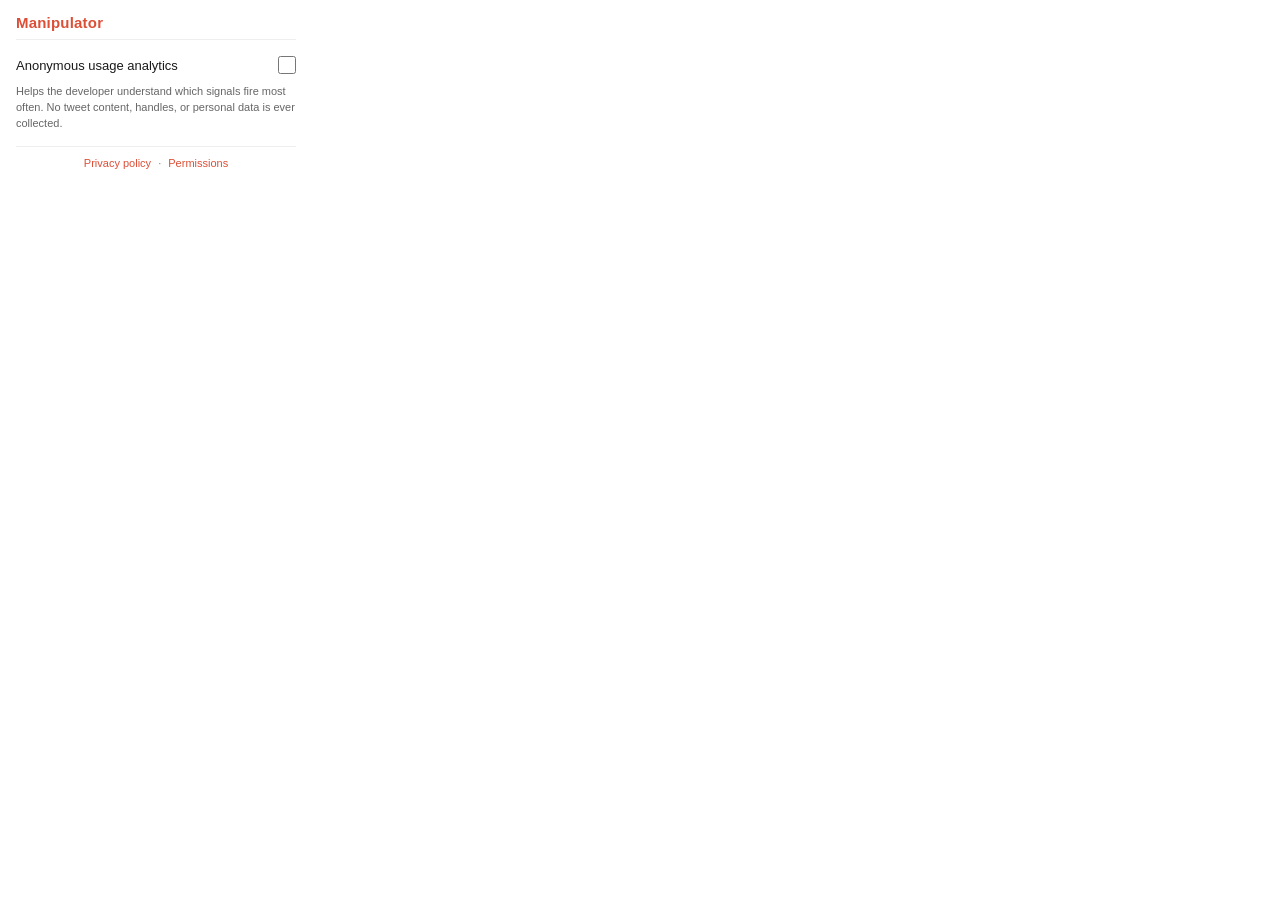
==== popup/popup.html @ 98b5f827 "analytics" ====
<!DOCTYPE html>
<html>
<head>
  <meta charset="utf-8">
  <link rel="stylesheet" href="popup.css">
  <title>Manipulator</title>
</head>
<body>
  <header>
    <h1>Manipulator</h1>
    <span class="version" id="version"></span>
  </header>

  <section class="setting">
    <label class="row">
      <span class="label-text">Anonymous usage analytics</span>
      <input type="checkbox" id="analytics-toggle" aria-describedby="analytics-hint">
    </label>
    <p class="hint" id="analytics-hint">
      Helps the developer understand which signals fire most often. No tweet
      content, handles, or personal data is ever collected.
    </p>
    <p class="status" id="analytics-status"></p>
  </section>

  <footer>
    <a href="#" id="privacy-link">Privacy policy</a>
    <span class="dot">·</span>
    <a href="#" id="permissions-link">Permissions</a>
  </footer>

  <script src="popup.js"></script>
</body>
</html>
---- popup/popup.css ----
html, body {
  margin: 0;
  padding: 0;
}
body {
  width: 280px;
  padding: 14px 16px 12px;
  font-family: -apple-system, BlinkMacSystemFont, "Segoe UI", Roboto, Helvetica, Arial, sans-serif;
  font-size: 13px;
  color: #1a1a1a;
  background: #fff;
}

header {
  display: flex;
  justify-content: space-between;
  align-items: baseline;
  border-bottom: 1px solid #eee;
  padding-bottom: 8px;
  margin-bottom: 12px;
}
h1 {
  margin: 0;
  font-size: 15px;
  font-weight: 700;
  color: #DC4E36;
  letter-spacing: 0.2px;
}
.version {
  color: #999;
  font-size: 11px;
}

.setting {
  margin: 0;
}
.row {
  display: flex;
  justify-content: space-between;
  align-items: center;
  cursor: pointer;
  padding: 4px 0;
}
.label-text {
  font-weight: 500;
}
input[type="checkbox"] {
  width: 18px;
  height: 18px;
  cursor: pointer;
  accent-color: #DC4E36;
  margin: 0;
}

.hint {
  margin: 6px 0 0;
  font-size: 11px;
  color: #666;
  line-height: 1.45;
}
.status {
  margin: 8px 0 0;
  font-size: 11px;
  font-style: italic;
  color: #888;
}

footer {
  margin-top: 14px;
  padding-top: 10px;
  border-top: 1px solid #eee;
  text-align: center;
  font-size: 11px;
  color: #888;
}
footer a {
  color: #DC4E36;
  text-decoration: none;
}
footer a:hover {
  text-decoration: underline;
}
.dot {
  margin: 0 4px;
}
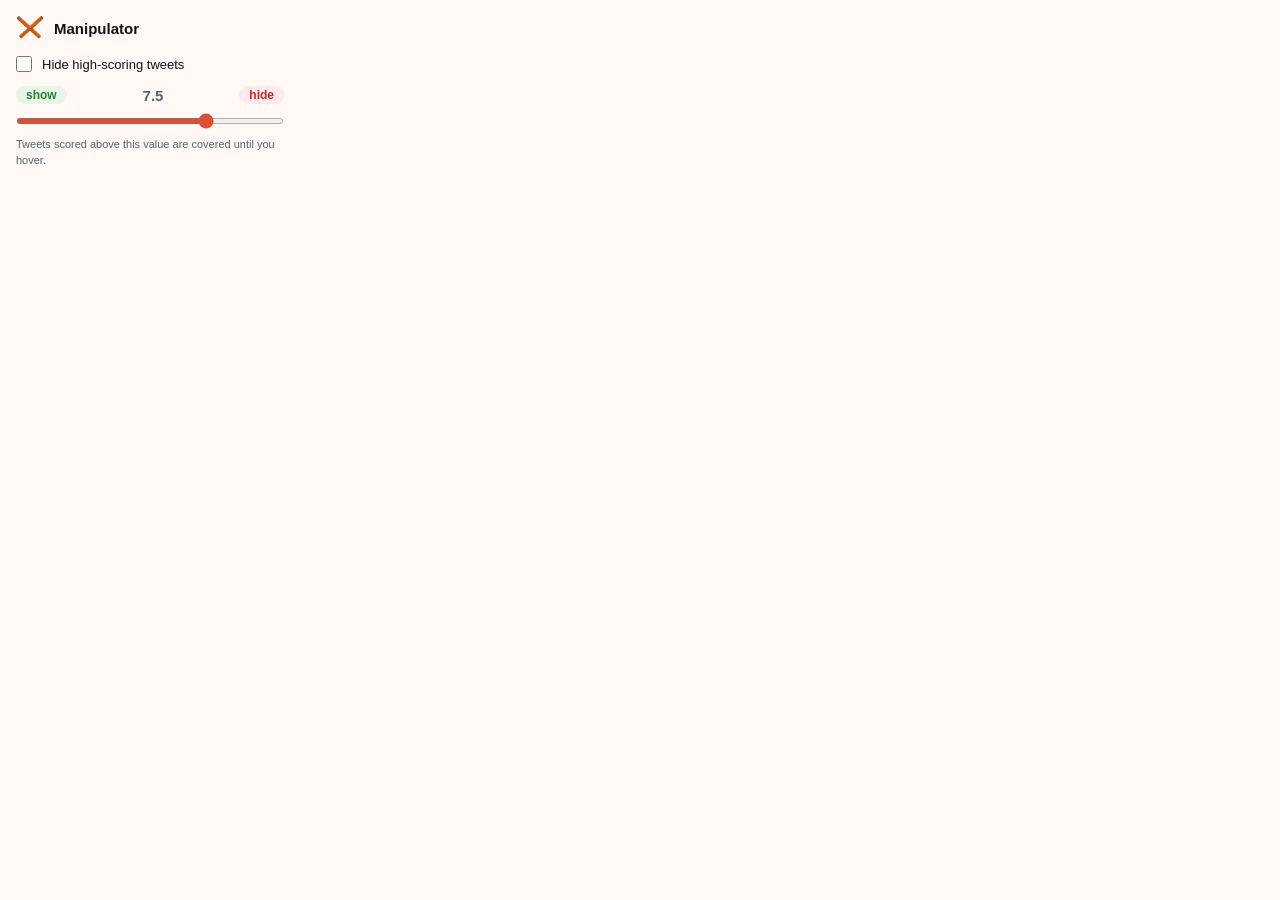
==== commit 2c147744: "Add hide filter (v0.2.101) and promote it on the marketing site. Users can set a score threshold in " ====
--- a/popup/popup.html
+++ b/popup/popup.html
@@ -1,33 +1,39 @@
 <!DOCTYPE html>
-<html>
+<html lang="en">
 <head>
-  <meta charset="utf-8">
+  <meta charset="UTF-8">
+  <meta name="viewport" content="width=device-width, initial-scale=1.0">
+  <title>Manipulator</title>
   <link rel="stylesheet" href="popup.css">
-  <title>Manipulator</title>
 </head>
 <body>
-  <header>
-    <h1>Manipulator</h1>
-    <span class="version" id="version"></span>
+  <header class="popup-header">
+    <img src="../icons/icon-48.png" alt="" width="28" height="28">
+    <span>Manipulator</span>
   </header>
 
-  <section class="setting">
-    <label class="row">
-      <span class="label-text">Anonymous usage analytics</span>
-      <input type="checkbox" id="analytics-toggle" aria-describedby="analytics-hint">
-    </label>
-    <p class="hint" id="analytics-hint">
-      Helps the developer understand which signals fire most often. No tweet
-      content, handles, or personal data is ever collected.
-    </p>
-    <p class="status" id="analytics-status"></p>
-  </section>
+  <label class="toggle-row">
+    <input type="checkbox" id="hide-enabled">
+    <span>Hide high-scoring tweets</span>
+  </label>
 
-  <footer>
-    <a href="#" id="privacy-link">Privacy policy</a>
-    <span class="dot">·</span>
-    <a href="#" id="permissions-link">Permissions</a>
-  </footer>
+  <div class="slider-panel" id="slider-panel">
+    <div class="slider-labels">
+      <span class="mini-badge mini-badge--show">show</span>
+      <span class="slider-value" id="threshold-value">7.5</span>
+      <span class="mini-badge mini-badge--hide">hide</span>
+    </div>
+    <input
+      type="range"
+      id="hide-threshold"
+      min="1"
+      max="10"
+      step="0.1"
+      value="7.5"
+      aria-label="Hide tweets scored above this value"
+    >
+    <p class="slider-hint">Tweets scored above this value are covered until you hover.</p>
+  </div>
 
   <script src="popup.js"></script>
 </body>
--- a/popup/popup.css
+++ b/popup/popup.css
@@ -1,85 +1,102 @@
-html, body {
+* {
+  box-sizing: border-box;
   margin: 0;
   padding: 0;
 }
+
 body {
-  width: 280px;
-  padding: 14px 16px 12px;
+  width: 300px;
+  padding: 14px 16px 16px;
   font-family: -apple-system, BlinkMacSystemFont, "Segoe UI", Roboto, Helvetica, Arial, sans-serif;
   font-size: 13px;
-  color: #1a1a1a;
-  background: #fff;
+  color: #0f1419;
+  background: #fff8f5;
 }
 
-header {
+.popup-header {
   display: flex;
+  align-items: center;
+  gap: 10px;
+  margin-bottom: 14px;
+  font-weight: 700;
+  font-size: 15px;
+}
+
+.popup-header img {
+  border-radius: 6px;
+}
+
+.toggle-row {
+  display: flex;
+  align-items: center;
+  gap: 10px;
+  cursor: pointer;
+  user-select: none;
+  margin-bottom: 14px;
+  font-weight: 500;
+}
+
+.toggle-row input {
+  width: 16px;
+  height: 16px;
+  accent-color: #dc4e36;
+}
+
+.slider-panel {
+  opacity: 1;
+  transition: opacity 0.15s;
+}
+
+.slider-panel.is-disabled {
+  opacity: 0.45;
+  pointer-events: none;
+}
+
+.slider-labels {
+  display: flex;
+  align-items: center;
   justify-content: space-between;
-  align-items: baseline;
-  border-bottom: 1px solid #eee;
-  padding-bottom: 8px;
-  margin-bottom: 12px;
+  gap: 8px;
+  margin-bottom: 8px;
 }
-h1 {
-  margin: 0;
+
+.mini-badge {
+  display: inline-flex;
+  align-items: center;
+  padding: 3px 10px;
+  border-radius: 999px;
+  font-size: 12px;
+  font-weight: 700;
+  line-height: 1;
+}
+
+.mini-badge--show {
+  background: #e8f5e9;
+  color: #2e7d32;
+}
+
+.mini-badge--hide {
+  background: #ffebee;
+  color: #c62828;
+}
+
+.slider-value {
   font-size: 15px;
   font-weight: 700;
-  color: #DC4E36;
-  letter-spacing: 0.2px;
-}
-.version {
-  color: #999;
-  font-size: 11px;
+  font-variant-numeric: tabular-nums;
+  color: #536471;
 }
 
-.setting {
-  margin: 0;
-}
-.row {
-  display: flex;
-  justify-content: space-between;
-  align-items: center;
+#hide-threshold {
+  width: 100%;
+  height: 6px;
+  accent-color: #dc4e36;
   cursor: pointer;
-  padding: 4px 0;
-}
-.label-text {
-  font-weight: 500;
-}
-input[type="checkbox"] {
-  width: 18px;
-  height: 18px;
-  cursor: pointer;
-  accent-color: #DC4E36;
-  margin: 0;
 }
 
-.hint {
-  margin: 6px 0 0;
+.slider-hint {
+  margin-top: 10px;
   font-size: 11px;
-  color: #666;
   line-height: 1.45;
+  color: #536471;
 }
-.status {
-  margin: 8px 0 0;
-  font-size: 11px;
-  font-style: italic;
-  color: #888;
-}
-
-footer {
-  margin-top: 14px;
-  padding-top: 10px;
-  border-top: 1px solid #eee;
-  text-align: center;
-  font-size: 11px;
-  color: #888;
-}
-footer a {
-  color: #DC4E36;
-  text-decoration: none;
-}
-footer a:hover {
-  text-decoration: underline;
-}
-.dot {
-  margin: 0 4px;
-}
